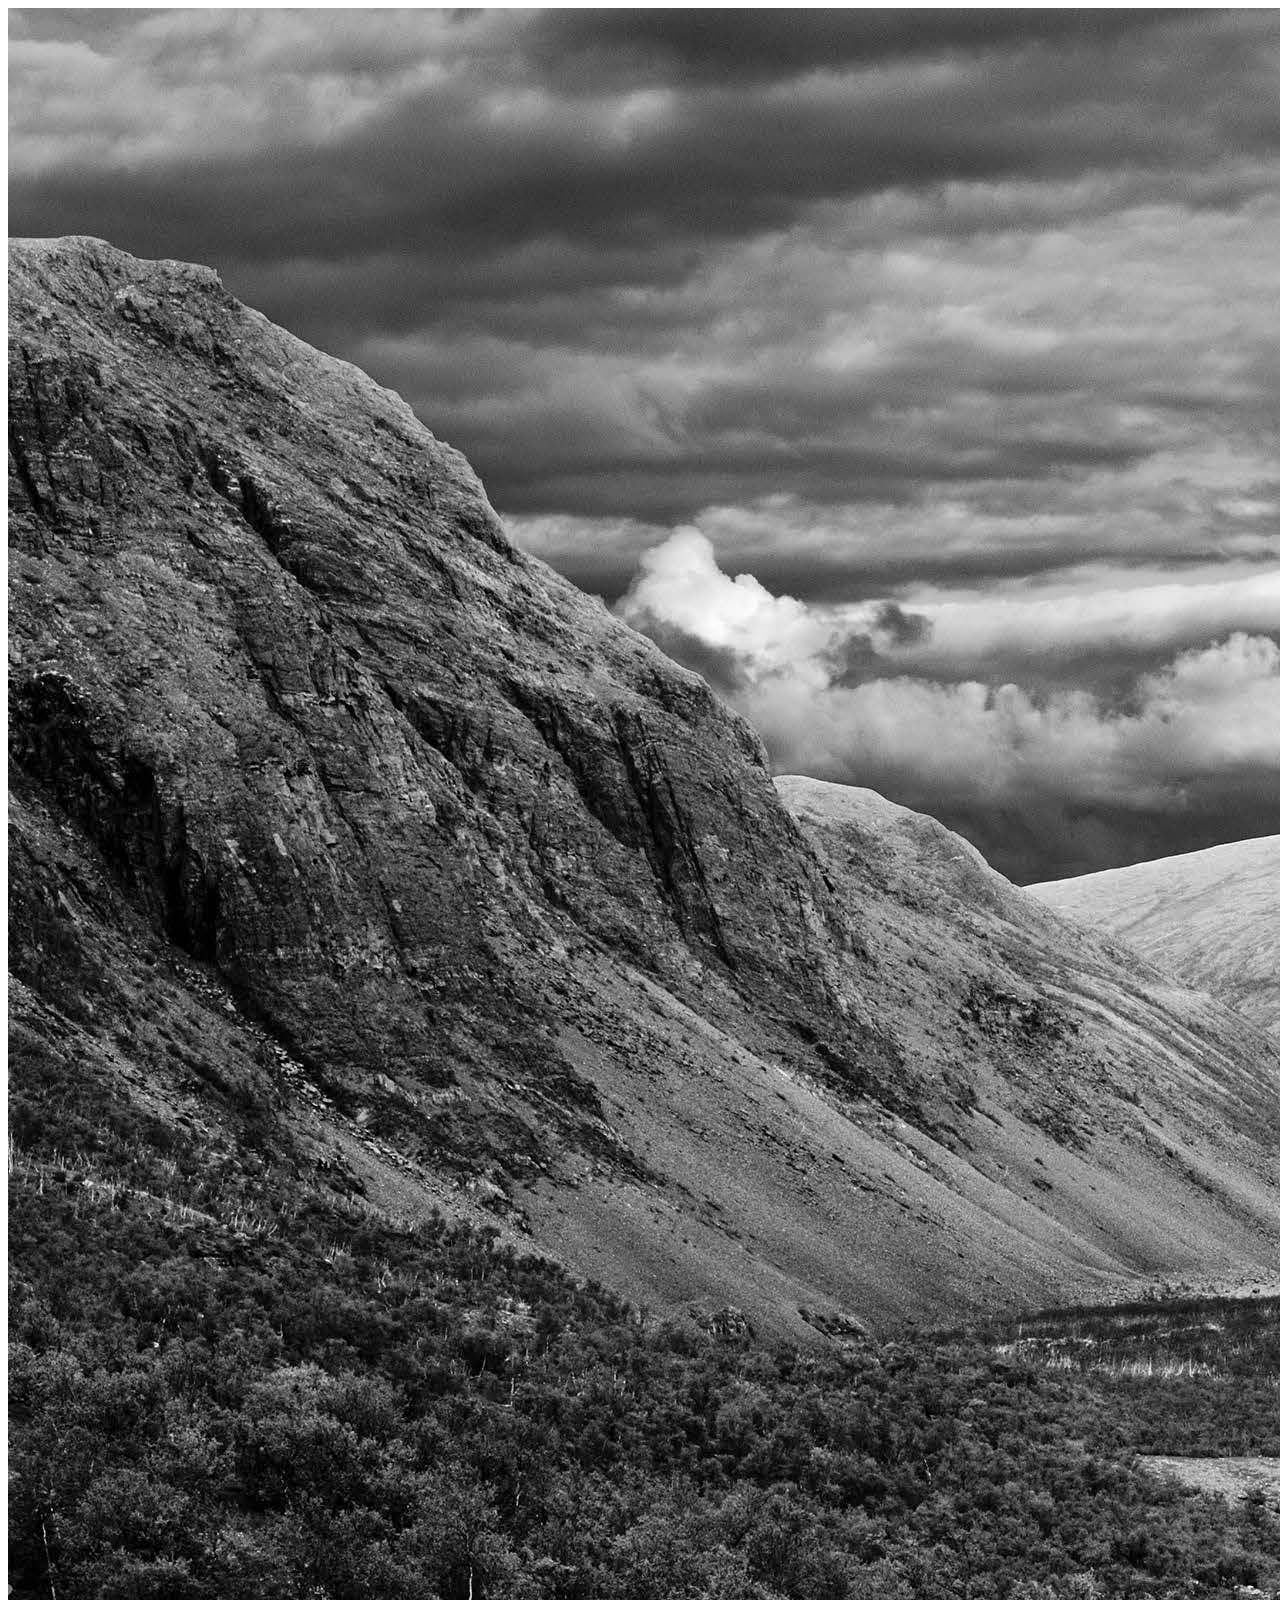
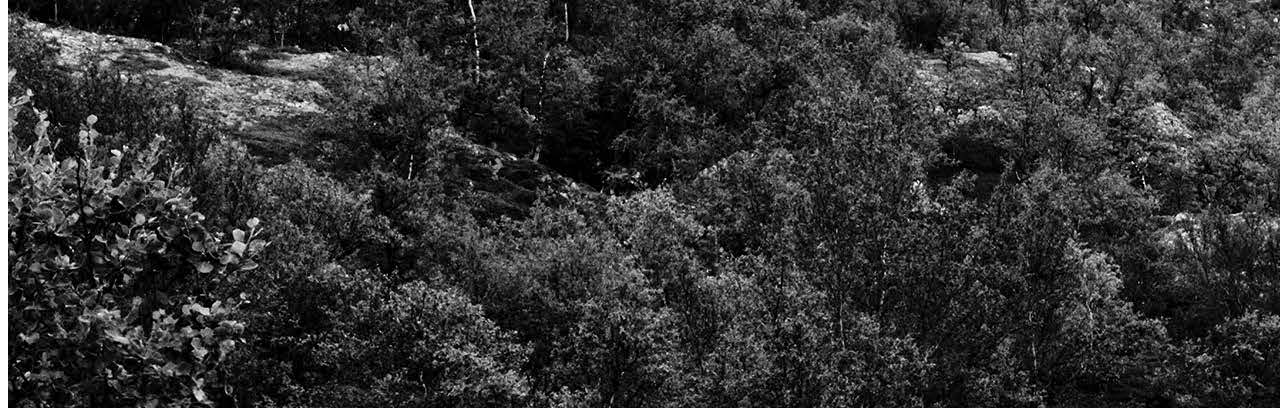
==== large-image1.html @ 7269fcbb "large image html page 1" ====
<!DOCTYPE html>
<html lang="no">
<head>
    <meta charset="UTF-8">
    <meta http-equiv="X-UA-Compatible" content="IE=edge">
    <meta name="viewport" content="width=device-width, initial-scale=1.0">
    <title>Lekeplassen min</title>
</head>
<body>
    <img src="images/Lekeplassen-min2-2008.jpg" alt="fotografi-dal">
</body>
</html>
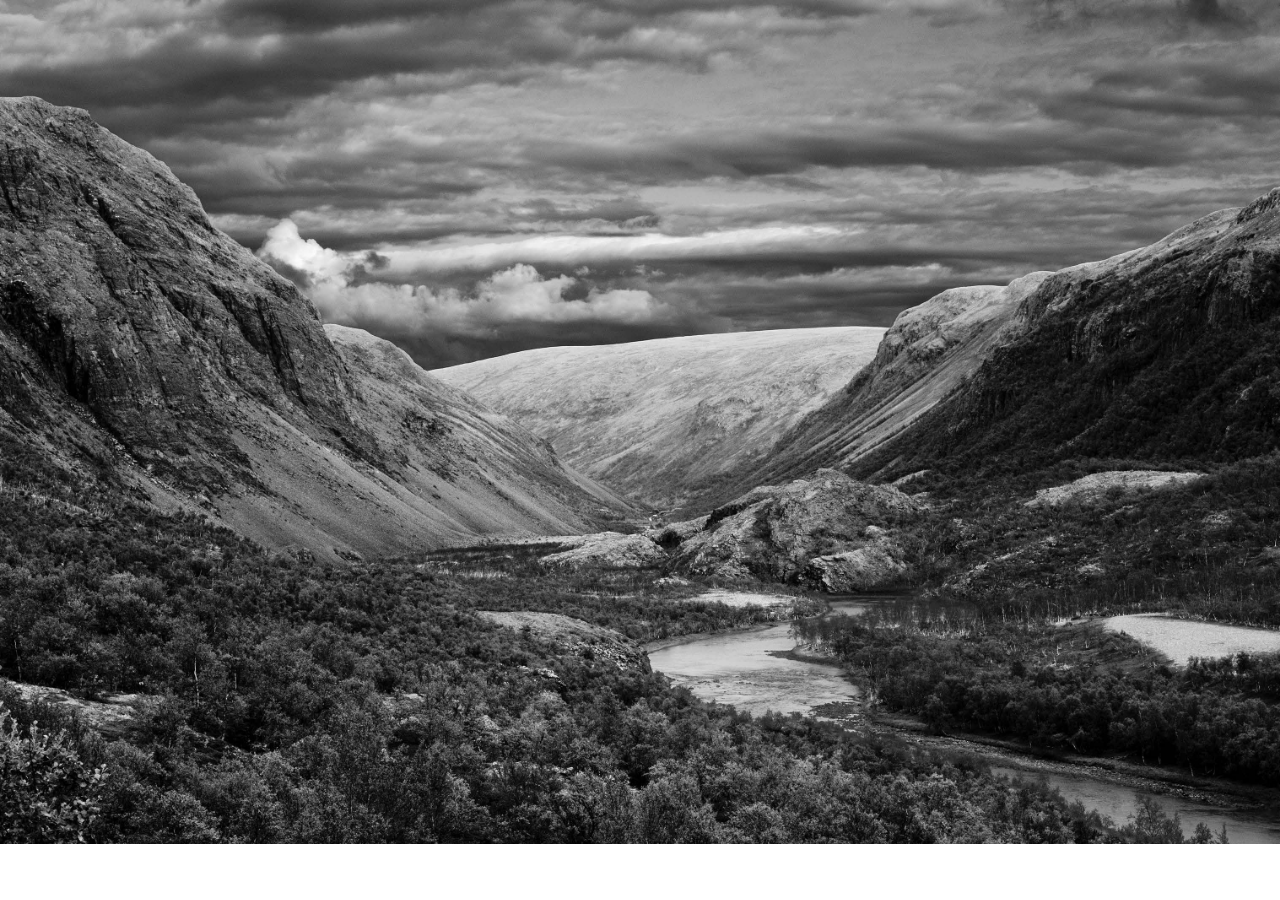
==== commit eddd014e: "image pages link to style css" ====
--- a/large-image1.html
+++ b/large-image1.html
@@ -5,6 +5,7 @@
     <meta http-equiv="X-UA-Compatible" content="IE=edge">
     <meta name="viewport" content="width=device-width, initial-scale=1.0">
     <title>Lekeplassen min</title>
+    <link rel="stylesheet" href="style.css">
 </head>
 <body>
     <img src="images/Lekeplassen-min2-2008.jpg" alt="fotografi-dal">
--- a/style.css
+++ b/style.css
@@ -0,0 +1,224 @@
+:root{
+    
+    --clr-primary-900:hsl(0, 0%, 100%);
+    --clr-primary-800:hsl(0, 0%, 90%);
+    --clr-primary-800:hsl(0, 0%, 80%);
+    --clr-primary-800:hsl(0, 0%, 75%);
+    --clr-primary-700:hsl(0, 0%, 70%);
+    --clr-primary-600:hsl(0, 0%, 60%);
+    --clr-primary-500:hsl(0, 0%, 50%);
+    --clr-primary-400:hsl(0, 0%, 40%);
+    --clr-primary-300:hsl(0, 0%, 30%);
+    --clr-primary-200:hsl(0, 0%, 20%);
+    --clr-primary-100:hsl(0, 0%, 10%); 
+    --clr-primary-100:hsl(0, 0%, 0%);
+}
+
+*{
+    margin: 0;
+    padding: 0;
+    box-sizing: border-box;
+}
+
+img{
+    max-width: 100%;
+}
+
+article{
+    background-color: rgb(255, 255, 255);
+   /* display: grid;  teksten forflytter seg på siden, ved responsiv */
+}
+
+.main-header{
+    min-height: 55vh;
+    display: flex; /* overskriften blir midtstilt og responsiv  */
+    flex-direction: column;
+    align-items: center;
+    justify-content: center;
+    /* background-color: cornflowerblue; */
+}
+
+.main-header h1{
+    font-size: 78px;
+    font-family: 'Times New Roman', Times, serif;
+
+}
+
+figcaption{
+    font-family: 'Roboto', sans-serif;
+    font-size: 12px;
+    /* font-weight: 700;  */
+}
+
+figure {
+    align-items: center;
+    justify-content: center;
+    display: flex;
+    flex-direction: column; 
+}
+
+/* .border{
+
+  border: 1px solid;
+  border-color: var(--clr-primary-800); 
+}
+
+.st-pic-border{
+    border: 1px solid;
+    border-color: var(--clr-primary-800);
+    max-width: 100%;
+    min-width: 650px;
+} */
+
+figure.fig-margin {
+    margin-bottom: 1rem;
+}
+
+.first-picture-row {  /* første to bildene*/
+    display: grid;
+    grid-template-columns: 1fr 1fr;
+}
+
+.first-picture-row img{
+    height: 20rem;
+    object-fit: cover; /* for å unngå å strekke bilde, beskjærer bilde*/ 
+
+    /* margin-bottom: 1rem; */
+}
+
+.second-picture-row{  /*andre rad, to bilder*/
+    display: grid;
+    grid-template-columns: 1fr 1fr;
+}
+
+.second-picture-row img{
+    height: 15rem; 
+    object-fit: cover;
+    margin-top: 1rem;
+}
+
+.third-picture-row{     /*tredje rad tre bilder*/
+    display: grid;
+    grid-template-columns: 1fr 1fr 1fr;
+}
+
+.third-picture-row img{
+    height: 25rem; 
+    object-fit: cover;
+    margin-top: 1rem;
+}
+
+
+
+
+.gallery{
+     width: 100%; 
+    /* max-width: 90rem;  */
+    margin: auto; 
+    margin-top: cover;
+    
+    
+    /* background-color: rgb(167, 106, 26); */
+
+    margin-bottom: 4rem;
+    margin-top:3rem;
+
+    padding: 1rem;
+    
+ }
+
+     /* display: grid; 
+
+    grid-template-columns: 3fr 1fr 3fr;
+
+    grid-template-areas: 'first-picture-row'
+                         'second-picture-row'
+                         'third-picture-row';
+
+}
+
+
+.first-picture-row{
+
+} */
+
+
+
+.container{
+    width: 90%;
+    max-width: 80rem; 
+    margin: auto;
+    margin-top: cover;
+}  
+
+
+p.ingress{
+font-family: 'Roboto', sans-serif;
+font-weight: 700; 
+font-size: 24px;
+line-height: 36px;
+margin-bottom: 4rem;
+color: var(--clr-primary-800);
+background-color: rgb(255, 255, 255);
+}
+
+.byline{
+font-family: 'Roboto', sans-serif;
+font-weight: 700; 
+font-size: 24px;
+}
+
+p.bold{
+    font-family: 'Roboto', sans-serif;
+    font-weight: 700; /*bør jeg velge en annen weight?*/
+    font-size: 20px;
+    line-height: 35px;  
+}
+
+p{
+    font-family: 'Roboto', sans-serif;
+    font-weight: 100;
+    font-size: 20px;
+    line-height: 35px;
+   background-color:white; 
+}
+
+/* .article-body b{
+    font-family: 'Roboto', sans-serif;
+    font-size: 20px;
+    line-height: 35px;
+} */
+
+@media only screen and (max-width: 780px) { /*mobil og ipad*/
+    .first-picture-row {
+        display: grid;
+        grid-template-columns: 1fr;
+
+    }
+
+    .second-picture-row{
+        display: grid;
+        grid-template-columns: 1fr;
+    }
+    
+    .third-picture-row{
+        display: grid;
+        grid-template-columns: 1fr;
+    }
+
+    .first-picture-row img{
+        height: 16rem;
+    }
+
+    .second-picture-row img{
+        height: 16rem;
+    }
+
+    .third-picture-row img{
+        height: 15rem; 
+       
+    }
+}
+
+
+     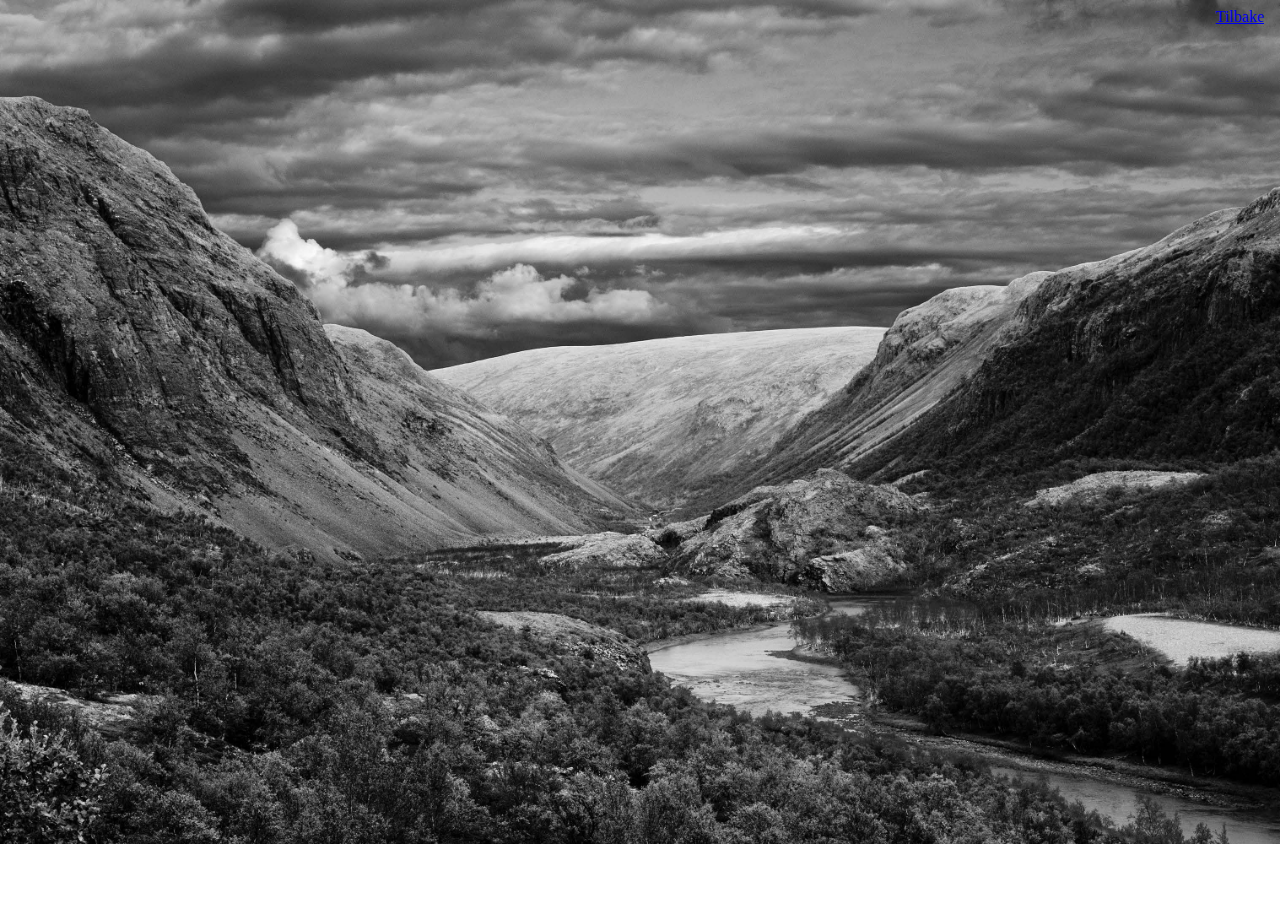
==== commit d38f1c33: "link to index html page" ====
--- a/large-image1.html
+++ b/large-image1.html
@@ -8,6 +8,9 @@
     <link rel="stylesheet" href="style.css">
 </head>
 <body>
+    <div class="large-image-container"></div>
     <img src="images/Lekeplassen-min2-2008.jpg" alt="fotografi-dal">
+    <div class="top-left"><a href="index.html">Tilbake</a></div>
 </body>
-</html>+</html>
+
--- a/style.css
+++ b/style.css
@@ -189,6 +189,7 @@
     line-height: 35px;
 } */
 
+
 @media only screen and (max-width: 780px) { /*mobil og ipad*/
     .first-picture-row {
         display: grid;
@@ -220,5 +221,16 @@
     }
 }
 
-
-     +/*large-image pages*/
+
+.top-left{
+  position: absolute;
+  top: 8px;
+  right: 16px;
+}
+
+.large-image-container{
+    position: relative;
+    text-align: center;
+    color: var(--clr-primary-900);
+}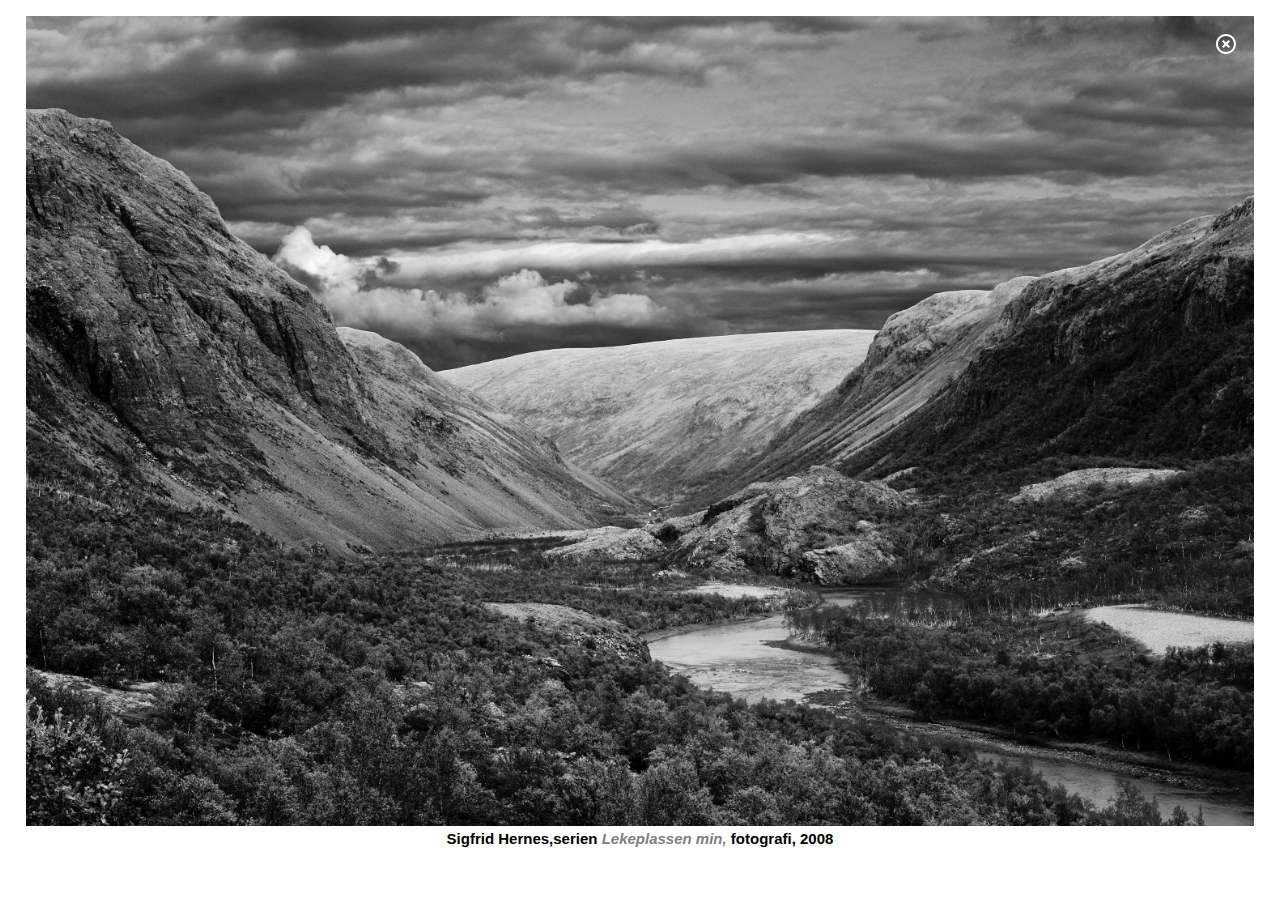
==== commit f72526c8: "desktop size box" ====
--- a/large-image1.html
+++ b/large-image1.html
@@ -8,9 +8,14 @@
     <link rel="stylesheet" href="style.css">
 </head>
 <body>
-    <div class="large-image-container"></div>
-    <img src="images/Lekeplassen-min2-2008.jpg" alt="fotografi-dal">
-    <div class="top-left"><a href="index.html">Tilbake</a></div>
+    <div class="large-image-container desktop-size-box">
+        <div class="large-image"><img  src="images/Lekeplassen-min2-2008.jpg" alt="fotografi-dal"></div>
+        <div class="top-right-button"><a href="index.html"><img src="images/highlight_off_white_24dp.svg" alt="exit buttom"></a></div>
+        <figcaption>Sigfrid Hernes,serien <cite>Lekeplassen min,</cite> fotografi, 2008</figcaption>
+ 
+    </div>
+   
 </body>
 </html>
 
+
--- a/style.css
+++ b/style.css
@@ -1,61 +1,98 @@
-:root{
+:root {
+  --clr-primary-900: hsl(0, 0%, 100%);
+  --clr-primary-800: hsl(0, 0%, 90%);
+  --clr-primary-800: hsl(0, 0%, 80%);
+  --clr-primary-800: hsl(0, 0%, 75%);
+  --clr-primary-700: hsl(0, 0%, 70%);
+  --clr-primary-600: hsl(0, 0%, 60%);
+  --clr-primary-500: hsl(0, 0%, 50%);
+  --clr-primary-400: hsl(0, 0%, 40%);
+  --clr-primary-300: hsl(0, 0%, 30%);
+  --clr-primary-200: hsl(0, 0%, 20%);
+  --clr-primary-100: hsl(0, 0%, 10%);
+  --clr-primary-100: hsl(0, 0%, 0%);
+}
+
+* {
+  margin: 0;
+  padding: 0;
+  box-sizing: border-box;
+}
+
+img {
+  max-width: 100%;
+}
+
+/* article{
+    background-color: rgb(255, 255, 255);
+} */
+
+/*header*/
+
+.main-header {
+  min-height: 55vh;
+}
+
+
+.main-header h1 {
+  font-size: 78px;
+  font-family: "Times New Roman", Times, serif;
+}
+
+/* .ingen{
     
-    --clr-primary-900:hsl(0, 0%, 100%);
-    --clr-primary-800:hsl(0, 0%, 90%);
-    --clr-primary-800:hsl(0, 0%, 80%);
-    --clr-primary-800:hsl(0, 0%, 75%);
-    --clr-primary-700:hsl(0, 0%, 70%);
-    --clr-primary-600:hsl(0, 0%, 60%);
-    --clr-primary-500:hsl(0, 0%, 50%);
-    --clr-primary-400:hsl(0, 0%, 40%);
-    --clr-primary-300:hsl(0, 0%, 30%);
-    --clr-primary-200:hsl(0, 0%, 20%);
-    --clr-primary-100:hsl(0, 0%, 10%); 
-    --clr-primary-100:hsl(0, 0%, 0%);
-}
-
-*{
-    margin: 0;
-    padding: 0;
-    box-sizing: border-box;
-}
-
-img{
-    max-width: 100%;
-}
-
-article{
-    background-color: rgb(255, 255, 255);
-   /* display: grid;  teksten forflytter seg på siden, ved responsiv */
-}
-
-.main-header{
-    min-height: 55vh;
-    display: flex; /* overskriften blir midtstilt og responsiv  */
-    flex-direction: column;
+    
+    grid-column: 1 ;
+   grid-row: 1 / 4;
+}
+
+.vei{
+    
+    grid-column: 2 / 4;
+   grid-row: 3 ;
+    background-color: aquamarine;
+}
+
+.tilbake{
+    
+    grid-column: 3 ;
+    grid-row: 1 / 3;
+} */
+
+/*images text style*/
+
+figcaption {
+  font-family: "Roboto", sans-serif;
+  font-size: 15px;
+  font-weight: 700;
+}
+
+cite {
+  color: var(--clr-primary-500);
+}
+
+.font-color {
+  color: var(--clr-primary-200);
+  font-family: "Roboto", sans-serif;
+  font-size: 15px;
+}
+
+/* .image-link-box{
+    position: absolute;
+    bottom: -1rem;
+    left: 1rem;
+    width: 40px;
+    height: 20px;
+    color: white;
+
+} */
+
+/* figure {
     align-items: center;
     justify-content: center;
-    /* background-color: cornflowerblue; */
-}
-
-.main-header h1{
-    font-size: 78px;
-    font-family: 'Times New Roman', Times, serif;
-
-}
-
-figcaption{
-    font-family: 'Roboto', sans-serif;
-    font-size: 12px;
-    /* font-weight: 700;  */
-}
-
-figure {
-    align-items: center;
-    justify-content: center;
-    display: flex;
+    display: flex;               /* denne trens ikke?
     flex-direction: column; 
-}
+} */
 
 /* .border{
 
@@ -70,64 +107,66 @@
     min-width: 650px;
 } */
 
+/*images style*/
+
 figure.fig-margin {
-    margin-bottom: 1rem;
-}
-
-.first-picture-row {  /* første to bildene*/
-    display: grid;
-    grid-template-columns: 1fr 1fr;
-}
-
-.first-picture-row img{
-    height: 20rem;
-    object-fit: cover; /* for å unngå å strekke bilde, beskjærer bilde*/ 
-
-    /* margin-bottom: 1rem; */
-}
-
-.second-picture-row{  /*andre rad, to bilder*/
-    display: grid;
-    grid-template-columns: 1fr 1fr;
-}
-
-.second-picture-row img{
-    height: 15rem; 
-    object-fit: cover;
-    margin-top: 1rem;
-}
-
-.third-picture-row{     /*tredje rad tre bilder*/
-    display: grid;
-    grid-template-columns: 1fr 1fr 1fr;
-}
-
-.third-picture-row img{
-    height: 25rem; 
-    object-fit: cover;
-    margin-top: 1rem;
-}
-
-
-
-
-.gallery{
-     width: 100%; 
-    /* max-width: 90rem;  */
-    margin: auto; 
-    margin-top: cover;
-    
-    
-    /* background-color: rgb(167, 106, 26); */
-
-    margin-bottom: 4rem;
-    margin-top:3rem;
-
-    padding: 1rem;
-    
- }
-
-     /* display: grid; 
+  margin-bottom: 1rem;
+}
+
+.first-picture-row {
+  /* første to bildene*/
+  display: grid;
+  grid-template-columns: 1fr 1fr;
+}
+
+.first-picture-row img {
+  height: 20rem;
+  object-fit: cover; /* for å unngå å strekke bilde, beskjærer bilde*/
+  /* margin-bottom: 1rem; */
+}
+
+.images-grid {
+  float: left;
+}
+.second-picture-row {
+  /*andre rad, to bilder*/
+  display: grid;
+  grid-template-columns: 1fr 1fr;
+}
+
+.second-picture-row img {
+  height: 20rem;
+  object-fit: cover;
+  margin-top: 1rem;
+}
+
+.third-picture-row {
+  /*tredje rad tre bilder*/
+  display: grid;
+  grid-template-columns: 1fr 1fr 1fr;
+}
+
+.third-picture-row img {
+  height: 25rem;
+  object-fit: cover;
+  margin-top: 1rem;
+}
+
+.gallery {
+  /* width: 100%;  */
+  max-width: 80rem;
+  margin: auto;
+  margin-top: cover;
+  margin-bottom: 4rem;
+  /* margin-top:3rem; */
+  margin-left: 3rem;
+
+  padding: 1rem;
+
+  /* background-color: rgb(167, 106, 26); */
+}
+
+/* display: grid; 
 
     grid-template-columns: 3fr 1fr 3fr;
 
@@ -137,50 +176,56 @@
 
 }
 
-
 .first-picture-row{
 
 } */
 
-
-
-.container{
-    width: 90%;
-    max-width: 80rem; 
-    margin: auto;
-    margin-top: cover;
-}  
-
-
-p.ingress{
-font-family: 'Roboto', sans-serif;
-font-weight: 700; 
-font-size: 24px;
-line-height: 36px;
-margin-bottom: 4rem;
-color: var(--clr-primary-800);
-background-color: rgb(255, 255, 255);
-}
-
-.byline{
-font-family: 'Roboto', sans-serif;
-font-weight: 700; 
-font-size: 24px;
-}
-
-p.bold{
-    font-family: 'Roboto', sans-serif;
-    font-weight: 700; /*bør jeg velge en annen weight?*/
-    font-size: 20px;
-    line-height: 35px;  
-}
-
-p{
-    font-family: 'Roboto', sans-serif;
-    font-weight: 100;
-    font-size: 20px;
-    line-height: 35px;
-   background-color:white; 
+/*text container*/
+
+.container {
+  width: 90%;
+  max-width: 80rem;
+  margin: auto;
+  margin-top: cover;
+}
+
+.line-heigt {
+  margin-bottom: 3rem;
+}
+
+.line-feed {
+  display: block;
+}
+
+p.ingress {
+  font-family: "Roboto", sans-serif;
+  font-weight: 700;
+  font-size: 24px;
+  line-height: 36px;
+  margin-bottom: 4rem;
+  color: var(--clr-primary-500);
+  background-color: rgb(255, 255, 255);
+}
+
+.byline {
+  font-family: "Roboto", sans-serif;
+  font-weight: 700;
+  font-size: 24px;
+}
+
+p.bold {
+  font-family: "Roboto", sans-serif;
+  font-weight: 700;
+  font-size: 20px;
+  line-height: 35px;
+}
+
+p {
+  font-family: "Roboto", sans-serif;
+  font-weight: 100;
+  font-size: 20px;
+  line-height: 35px;
+  background-color: white;
 }
 
 /* .article-body b{
@@ -189,48 +234,117 @@
     line-height: 35px;
 } */
 
-
-@media only screen and (max-width: 780px) { /*mobil og ipad*/
-    .first-picture-row {
+/*large-image pages*/
+
+.top-right-button {
+  position: absolute;
+  top: 0.5rem;
+  right: 1rem;
+}
+
+.large-image-container {
+  position: relative;
+  text-align: center;
+}
+.large-image-container figcaption
+{
+    color: var(--clr-primary-100);
+    margin-left: 1rem;
+    margin-right: 1rem;
+}
+@media screen and (min-width: 781px) {
+    /*desktop*/
+
+    .main-header {
         display: grid;
-        grid-template-columns: 1fr;
-
-    }
-
-    .second-picture-row{
-        display: grid;
-        grid-template-columns: 1fr;
-    }
-    
-    .third-picture-row{
-        display: grid;
-        grid-template-columns: 1fr;
-    }
-
-    .first-picture-row img{
-        height: 16rem;
-    }
-
-    .second-picture-row img{
-        height: 16rem;
-    }
-
-    .third-picture-row img{
-        height: 15rem; 
-       
-    }
-}
-
-/*large-image pages*/
-
-.top-left{
-  position: absolute;
-  top: 8px;
-  right: 16px;
-}
-
-.large-image-container{
-    position: relative;
-    text-align: center;
-    color: var(--clr-primary-900);
-}+        width: 100%;
+        grid-template-areas: "head1 head2 head3"
+                             "head4 head5 head6"
+                             "head7 head8 head9";
+        grid-template-rows: 1fr 1fr 1fr;
+        grid-template-columns: 1fr 1fr 2fr;
+      
+      }
+      
+      .main-header > .head1 {
+          grid-area: head1;
+          text-align: right;
+      }
+      
+      .main-header > .head6 {
+          grid-area: head6;
+          text-align: left;
+      
+      }
+      
+      .main-header > .head8 {
+          grid-area: head8;
+          text-align: center;
+
+      }
+      
+  .large-image img {
+    max-height: 90vh; /* 90% av skjerm høyden */
+    max-width: auto;
+    min-width: none;
+  }
+
+  .desktop-size-box {
+    padding-top: 1rem;
+    width: fit-content; /*diven blir like bred som innholdet i boksen */
+    display: block;
+    margin-left: auto; /*midtsjustert*/
+    margin-right: auto;
+  }
+
+  .top-right-button {
+    top: 2rem;
+  }
+
+
+
+}
+@media only screen and (max-width: 780px) {
+  /*mobil og ipad*/ 
+  .first-picture-row {
+    display: grid;
+    grid-template-columns: 1fr;
+  }
+
+  .second-picture-row {
+    display: grid;
+    grid-template-columns: 1fr;
+  }
+
+  .third-picture-row {
+    display: grid;
+    grid-template-columns: 1fr;
+    grid-template-rows: 2fr;
+    /* padding-left: 40px; */
+  }
+
+  .first-picture-row img {
+    height: 16rem;
+    margin-top: 1rem;
+  }
+
+  .second-picture-row img {
+    height: 16rem;
+  }
+
+  .third-picture-row img {
+    /*height: 15rem;*/
+    min-height: 340px;
+    max-width: 350px;
+
+    /* padding-left: 30px; */
+  }
+
+  .gallery {
+    margin-left: 1rem;
+  }
+
+  /* .gallery{
+        width: 100%;
+    } */
+}
